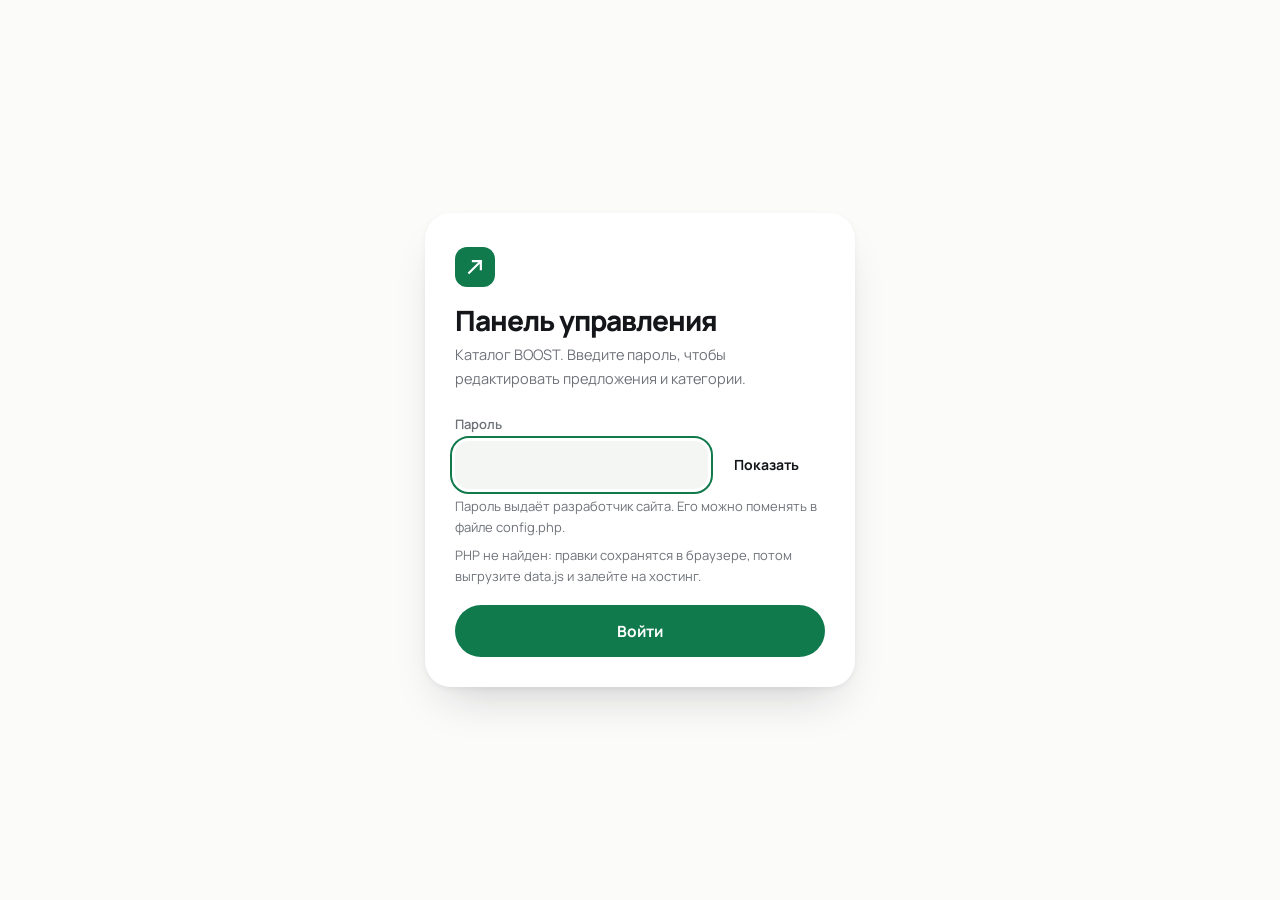
==== admin.html @ ef826617 "Переделал в минимализм: убрал всю разлиновку - ни рамок, ни линеек, ни пунктиров: воздух, скругления" ====
<!DOCTYPE html>
<html lang="ru">
<head>
<meta charset="utf-8">
<meta name="viewport" content="width=device-width, initial-scale=1">
<meta name="robots" content="noindex, nofollow">
<title>Вход в панель управления — BOOST</title>
<link rel="icon" href="data:image/svg+xml,<svg xmlns='http://www.w3.org/2000/svg' viewBox='0 0 32 32'><rect width='32' height='32' fill='%23101114'/><path d='M9 21L21 9M21 9h-8.5M21 9v8.5' stroke='%23e4472a' stroke-width='3' fill='none'/></svg>">
<link rel="preconnect" href="https://fonts.googleapis.com">
<link rel="preconnect" href="https://fonts.gstatic.com" crossorigin>
<link rel="stylesheet"
      href="https://fonts.googleapis.com/css2?family=Manrope:wght@400;500;700;800&family=JetBrains+Mono:wght@400;500&display=swap">
<link rel="stylesheet" href="assets/style.css?v=3">
<link rel="stylesheet" href="assets/admin.css?v=3">
</head>
<body class="admin">

<!-- ————————————— ВХОД ————————————— -->
<div id="login-view" class="login-wrap">
  <div class="login">
    <span class="login__mark" aria-hidden="true">
      <svg viewBox="0 0 24 24" width="20" height="20" focusable="false" aria-hidden="true">
        <path d="M5 19L19 5M19 5h-9.5M19 5v9.5" stroke="currentColor" stroke-width="2.6" fill="none" stroke-linecap="square"/>
      </svg>
    </span>

    <h1>Панель управления</h1>
    <p class="login__sub">Каталог BOOST. Введите пароль, чтобы редактировать предложения и категории.</p>

    <form id="login-form" novalidate>
      <div class="field-row">
        <label for="pwd">Пароль</label>
        <div class="pwd-wrap">
          <input id="pwd" name="password" type="password" autocomplete="current-password" required
                 autocapitalize="off" spellcheck="false" aria-describedby="pwd-hint">
          <button class="btn btn--small" type="button" id="pwd-toggle" aria-pressed="false" aria-controls="pwd">
            Показать<span class="visually-hidden"> пароль</span>
          </button>
        </div>
        <p class="hint" id="pwd-hint">Пароль выдаёт разработчик сайта. Его можно поменять в файле config.php.</p>
        <p class="hint" id="mode-note" hidden></p>
      </div>

      <button class="btn btn--primary btn--block" type="submit">Войти</button>

      <div id="login-alert" role="alert" aria-atomic="true">
        <div class="alert__body" hidden>
          <p id="login-alert-text"></p>
        </div>
      </div>
    </form>
  </div>
</div>

<!-- ————————————— РАБОЧАЯ ОБЛАСТЬ ————————————— -->
<div id="app-view" hidden>

  <header class="admin-head">
    <div class="wrap admin-head__in">
      <span class="brand__mark" aria-hidden="true">
        <svg viewBox="0 0 24 24" width="18" height="18" focusable="false" aria-hidden="true">
          <path d="M5 19L19 5M19 5h-9.5M19 5v9.5" stroke="currentColor" stroke-width="2.6" fill="none" stroke-linecap="square"/>
        </svg>
      </span>
      <p class="admin-head__title">BOOST</p>
      <p class="admin-head__sub">панель управления</p>
      <div class="admin-head__actions">
        <a class="btn btn--onDark btn--small" href="index.html" target="_blank" rel="noopener">
          Открыть сайт<span class="visually-hidden"> (в новой вкладке)</span>
        </a>
        <button class="btn btn--onDark btn--small" type="button" id="btn-logout">Выйти</button>
      </div>
    </div>
  </header>

  <main class="admin-main" id="admin-main" tabindex="-1">
    <div class="wrap">

      <div class="admin-bar">
        <h1 id="admin-h1" tabindex="-1">Каталог</h1>
        <p id="rows-count">28 позиций</p>
        <span class="admin-bar__spacer"></span>
        <p class="saved-mark" id="saved-mark"></p>
        <button class="btn btn--primary" type="button" id="btn-save">Сохранить и опубликовать</button>
      </div>

      <div class="howto">
        <h2>Как это работает</h2>
        <ol>
          <li>Меняете тексты, ссылки и категории ниже, жмёте <strong>«Сохранить и опубликовать»</strong> — правки сразу видны посетителям.</li>
          <li><strong>«Резервная копия»</strong> скачивает каталог себе на компьютер, <strong>«Выгрузить data.js»</strong> — файл для ручной заливки на хостинг.</li>
          <li>Если панель открыта не с сайта, а файлом с диска, правки сохраняются только внутри браузера — тогда выгрузите <code>data.js</code> и залейте его сами.</li>
        </ol>
      </div>

      <div id="admin-alert" role="alert" aria-atomic="true">
        <div class="alert__body" hidden>
          <p id="admin-alert-text"></p>
          <button class="btn btn--small" type="button" id="admin-alert-close">Закрыть</button>
        </div>
      </div>

      <!-- ——— категории ——— -->
      <section aria-labelledby="cats-heading">
        <div class="admin-bar">
          <h2 id="cats-heading">Категории</h2>
          <span class="admin-bar__spacer"></span>
          <button class="btn btn--small" type="button" id="btn-add-cat">+ Добавить категорию</button>
        </div>
        <p class="hint" style="margin-top:12px">
          Порядок категорий здесь = порядок кнопок фильтра на сайте.
          Пустая категория на сайте не показывается. Удалить можно только категорию без предложений.
        </p>
        <div class="cats" id="cats"></div>
      </section>

      <!-- ——— предложения ——— -->
      <section aria-labelledby="offers-heading">
        <div class="admin-bar">
          <h2 id="offers-heading" tabindex="-1">Предложения</h2>
          <span class="admin-bar__spacer"></span>
          <button class="btn btn--small" type="button" id="btn-add">+ Добавить предложение</button>
        </div>
        <div class="rows" id="rows"></div>
      </section>

      <!-- ——— файлы ——— -->
      <section aria-labelledby="files-heading">
        <div class="admin-bar" style="margin-top:26px">
          <h2 id="files-heading">Файлы и резервные копии</h2>
        </div>
        <div class="admin-bar" style="border-bottom:0">
          <button class="btn btn--small" type="button" id="btn-export-js">Выгрузить data.js</button>
          <button class="btn btn--small" type="button" id="btn-export-json">Резервная копия (JSON)</button>
          <span style="display:inline-flex;align-items:center;gap:10px">
            <label class="btn btn--small" for="import-file">Загрузить копию</label>
            <input class="visually-hidden" type="file" id="import-file" accept="application/json,.json">
          </span>
          <span class="admin-bar__spacer"></span>
          <button class="btn btn--small btn--danger" type="button" id="btn-reset">Вернуть каталог из файла</button>
        </div>
      </section>

    </div>
  </main>
</div>

<div id="toast" class="toast" hidden></div>
<div id="sr-status" role="status" aria-live="polite" aria-atomic="true" class="visually-hidden"></div>

<dialog id="confirm-dialog" role="alertdialog" aria-modal="true"
        aria-labelledby="confirm-title" aria-describedby="confirm-text">
  <h2 id="confirm-title">Удалить предложение?</h2>
  <p id="confirm-text">Позиция исчезнет из списка.</p>
  <form method="dialog" class="dialog__actions">
    <button class="btn" type="submit" value="cancel" id="confirm-cancel">Отмена</button>
    <button class="btn btn--danger" type="submit" value="ok" id="confirm-ok">Удалить</button>
  </form>
</dialog>

<script src="data.js?v=3"></script>
<script src="assets/admin.js?v=3"></script>
</body>
</html>
---- assets/style.css ----
/* ————————————————————————————————————————————————
   BOOST — витрина финансовых продуктов
   Минимализм: воздух, скругления, мягкие тени.
   Никаких рамок, линеек и пунктиров — цвет и отступы
   вместо разлиновки.
   Контраст: текст 8:1, приглушённый 4.9:1,
   зелёный 5.4:1 в обе стороны (и текстом, и заливкой).
   ———————————————————————————————————————————————— */

:root {
  --bg:         #fbfbfa;
  --surface:    #ffffff;
  --surface-2:  #f4f6f4;
  --mint:       #eef6f1;
  --dark:       #14161a;
  --dark-2:     #1e2126;

  --ink:        #14161a;
  --text:       #4a4e55;
  --muted:      #6e7278;

  --green:      #117a4d;
  --green-dark: #0d6440;
  --green-soft: #e4f2ea;

  --sh-1: 0 1px 2px rgba(20, 22, 26, .04), 0 8px 24px -12px rgba(20, 22, 26, .12);
  --sh-2: 0 2px 6px rgba(20, 22, 26, .05), 0 24px 48px -20px rgba(20, 22, 26, .22);

  --r:    22px;
  --r-sm: 14px;

  --bar-h: 74px;
  --wrap: 1200px;

  --sans: "Manrope", -apple-system, BlinkMacSystemFont, "Segoe UI", Roboto, Arial, sans-serif;
}

* { box-sizing: border-box; }
[hidden] { display: none !important; }

html { scroll-behavior: smooth; }

body {
  margin: 0;
  background: var(--bg);
  color: var(--text);
  font-family: var(--sans);
  font-size: 16px;
  line-height: 1.6;
  -webkit-font-smoothing: antialiased;
  text-rendering: optimizeLegibility;
}

img, svg { max-width: 100%; }
h1, h2, h3 { margin: 0; color: var(--ink); font-weight: 800; letter-spacing: -.03em; line-height: 1.1; }
p { margin: 0; }
ul, ol, dl, dd { margin: 0; padding: 0; }
li { list-style: none; }

.wrap { width: 100%; max-width: var(--wrap); margin: 0 auto; padding: 0 24px; }
.muted { color: var(--muted); font-size: 15px; }
.accent { color: var(--green); }

.visually-hidden {
  position: absolute !important;
  width: 1px; height: 1px;
  margin: -1px; padding: 0;
  overflow: hidden;
  clip: rect(0 0 0 0);
  clip-path: inset(50%);
  white-space: nowrap;
  border: 0;
}

:focus-visible {
  outline: 2px solid var(--green);
  outline-offset: 3px;
  border-radius: 6px;
}
.pick :focus-visible, .site-foot :focus-visible { outline-color: #fff; }

.skip-link {
  position: absolute;
  left: 16px; top: -60px;
  z-index: 100;
  background: var(--ink);
  color: #fff;
  padding: 12px 18px;
  border-radius: var(--r-sm);
  font-weight: 700;
  text-decoration: none;
  transition: top .15s ease;
}
.skip-link:focus { top: 14px; }

/* ————————————— шапка ————————————— */

.site-head { background: var(--bg); }
.site-head__in { display: flex; align-items: center; gap: 28px; min-height: 80px; }

.brand {
  display: inline-flex;
  align-items: center;
  gap: 10px;
  margin-right: auto;
  text-decoration: none;
  color: var(--ink);
}
.brand__mark {
  display: inline-grid;
  place-items: center;
  width: 30px; height: 30px;
  border-radius: 9px;
  background: var(--green);
  color: #fff;
  flex: none;
}
.brand__name { font-size: 20px; font-weight: 800; letter-spacing: -.03em; }

.mainnav ul { display: flex; gap: 30px; }
.mainnav a {
  color: var(--text);
  text-decoration: none;
  font-weight: 500;
  font-size: 15px;
}
.mainnav a:hover { color: var(--ink); }

@media (max-width: 900px) { .mainnav, .head-cta { display: none; } }

/* ————————————— кнопки и пилюли ————————————— */

.btn {
  display: inline-flex;
  align-items: center;
  justify-content: center;
  gap: 8px;
  min-height: 52px;
  padding: 14px 26px;
  border: 0;
  border-radius: 999px;
  background: transparent;
  color: var(--ink);
  font: inherit;
  font-weight: 700;
  font-size: 15.5px;
  text-decoration: none;
  cursor: pointer;
  transition: background-color .18s ease, transform .18s ease, box-shadow .18s ease, color .18s ease;
}
.btn--sm { min-height: 42px; padding: 10px 20px; font-size: 14.5px; }
.btn--primary { background: var(--green); color: #fff; }
.btn--primary:hover { background: var(--green-dark); transform: translateY(-1px); }
.btn--quiet { background: var(--surface-2); color: var(--ink); }
.btn--quiet:hover { background: #e8ebe8; }
.btn--light { background: #fff; color: var(--ink); }
.btn--light:hover { background: var(--green-soft); }
.btn--block { width: 100%; }

.pill {
  display: inline-flex;
  align-items: center;
  gap: 9px;
  padding: 7px 15px 7px 12px;
  border-radius: 999px;
  font-size: 14px;
  font-weight: 600;
}
.pill--soft { background: var(--green-soft); color: var(--green-dark); }
.pill__dot { width: 7px; height: 7px; border-radius: 50%; background: var(--green); flex: none; }

/* ————————————— герой ————————————— */

.hero { padding: 34px 0 68px; }
.hero__in {
  display: grid;
  grid-template-columns: minmax(0, 1.15fr) minmax(0, .85fr);
  align-items: center;
  gap: 40px;
}
@media (max-width: 980px) {
  .hero { padding: 18px 0 44px; }
  .hero__in { grid-template-columns: 1fr; gap: 28px; }
  .hero__art { display: none; }
}

.hero__title {
  font-size: clamp(38px, 5.4vw, 66px);
  letter-spacing: -.04em;
  line-height: 1.04;
  margin: 22px 0 20px;
}
.hero__lead { max-width: 52ch; font-size: 17px; margin-bottom: 30px; }
.hero__actions { display: flex; flex-wrap: wrap; gap: 12px; }

.hero__stats {
  display: grid;
  grid-template-columns: repeat(4, minmax(0, auto));
  gap: 34px;
  margin-top: 44px;
  justify-content: start;
}
@media (max-width: 620px) { .hero__stats { grid-template-columns: repeat(2, minmax(0, 1fr)); gap: 22px; } }
.hero__stats dt { color: var(--muted); font-size: 13.5px; margin-bottom: 2px; }
.num {
  font-size: 34px;
  font-weight: 800;
  color: var(--ink);
  letter-spacing: -.04em;
  line-height: 1.1;
  font-variant-numeric: tabular-nums;
}
.num--word { font-size: 24px; }

/* декоративная витрина в герое */
.hero__art { position: relative; height: 400px; }
.orb { position: absolute; border-radius: 50%; filter: blur(42px); }
.orb--1 { width: 300px; height: 300px; right: 2%;  top: 0;     background: rgba(17, 122, 77, .22); }
.orb--2 { width: 230px; height: 230px; left: 2%;   bottom: 2%; background: rgba(120, 190, 155, .26); }

.mock {
  position: absolute;
  border-radius: 22px;
  background: var(--surface);
  box-shadow: var(--sh-2);
  padding: 20px;
  display: grid;
  gap: 12px;
}
.mock--front { right: 0;   top: 6%;    width: 300px; z-index: 2; }
.mock--back  { left: 0;    bottom: 4%; width: 244px; opacity: .97; transform: rotate(-3deg); }
@media (max-width: 1180px) {
  .mock--front { width: 268px; }
  .mock--back  { width: 214px; bottom: 0; }
}

.mock__row { display: flex; align-items: center; gap: 11px; }
.mock__logo {
  width: 38px; height: 38px;
  flex: none;
  display: grid;
  place-items: center;
  border-radius: 12px;
  background: var(--surface-2);
}
.mock__name { display: grid; font-size: 15.5px; font-weight: 800; color: var(--ink); letter-spacing: -.02em; }
.mock__name em { font-style: normal; font-size: 12.5px; font-weight: 500; color: var(--muted); }
.mock__badge {
  margin-left: auto;
  padding: 3px 10px;
  border-radius: 999px;
  background: var(--green-soft);
  color: var(--green-dark);
  font-size: 12px;
  font-weight: 700;
}
.mock__line { display: flex; align-items: baseline; gap: 10px; font-size: 12.5px; color: var(--muted); }
.mock__line b { margin-left: auto; font-size: 13.5px; color: var(--ink); }
.mock__btn {
  margin-top: 4px;
  padding: 11px;
  border-radius: 999px;
  background: var(--green);
  color: #fff;
  font-size: 14px;
  font-weight: 700;
  text-align: center;
}
.mock__chip {
  position: absolute;
  left: 12%; top: 6%;
  z-index: 3;
  padding: 9px 16px;
  border-radius: 999px;
  background: var(--ink);
  color: #fff;
  font-size: 13px;
  font-weight: 600;
  box-shadow: var(--sh-2);
}

/* ————————————— заголовки секций ————————————— */

section { scroll-margin-top: calc(var(--bar-h) + 16px); }
h2[id] { scroll-margin-top: calc(var(--bar-h) + 22px); }

.sec-head {
  display: flex;
  align-items: baseline;
  justify-content: space-between;
  gap: 18px;
  flex-wrap: wrap;
  margin-bottom: 24px;
}
.sec-head h2 { font-size: clamp(26px, 3.1vw, 38px); }

/* ————————————— плитки категорий ————————————— */

.cats-strip { padding: 26px 0 46px; }
.cat-tiles { display: grid; grid-template-columns: repeat(5, minmax(0, 1fr)); gap: 14px; }
@media (max-width: 1040px) { .cat-tiles { grid-template-columns: repeat(3, minmax(0, 1fr)); } }
@media (max-width: 620px)  { .cat-tiles { grid-template-columns: repeat(2, minmax(0, 1fr)); } }

.cat-tile {
  display: flex;
  flex-direction: column;
  gap: 4px;
  width: 100%;
  min-height: 152px;
  padding: 20px;
  border: 0;
  border-radius: var(--r);
  background: var(--mint);
  color: var(--ink);
  font: inherit;
  text-align: left;
  cursor: pointer;
  transition: transform .2s ease, box-shadow .2s ease;
}
.cat-tile:hover { transform: translateY(-3px); box-shadow: var(--sh-2); }
.cat-tile__num { font-size: 32px; font-weight: 800; letter-spacing: -.045em; line-height: 1.1; }
.cat-tile__word { font-size: 13px; color: var(--muted); }
/* справа снизу висит кружок со стрелкой — оставляем ему место */
.cat-tile__name { margin-top: auto; padding-right: 42px; font-size: 16px; font-weight: 700; letter-spacing: -.02em; }
.cat-tile__go {
  position: absolute;
  right: 18px; bottom: 18px;
  width: 30px; height: 30px;
  display: grid;
  place-items: center;
  border-radius: 50%;
  background: rgba(255,255,255,.75);
  color: var(--green-dark);
  font-size: 14px;
}
.cat-tile-wrap { position: relative; display: flex; }

/* ————————————— подбор ————————————— */

.pick { padding: 20px 0 60px; }
.pick__box {
  background: var(--dark);
  color: #e8eaec;
  border-radius: 30px;
  padding: 44px;
}
@media (max-width: 700px) { .pick__box { padding: 28px 20px; border-radius: 24px; } }

.pick__intro { max-width: 62ch; margin-bottom: 30px; }
.pick__intro h2 { color: #fff; font-size: clamp(25px, 3vw, 36px); margin-bottom: 12px; }
.pick__intro p { color: #a9aeb4; }

.quiz__grid { display: grid; grid-template-columns: repeat(3, minmax(0, 1fr)); gap: 14px; }
@media (max-width: 860px) { .quiz__grid { grid-template-columns: 1fr; } }

.quiz__step {
  border: 0;
  margin: 0;
  padding: 22px;
  border-radius: var(--r);
  background: var(--dark-2);
}
.quiz__step legend {
  padding: 0;
  margin-bottom: 14px;
  color: #fff;
  font-size: 17px;
  font-weight: 700;
  letter-spacing: -.02em;
}

.opts { display: grid; gap: 8px; }
.opt {
  display: flex;
  align-items: center;
  gap: 11px;
  min-height: 46px;
  padding: 9px 15px;
  border-radius: 999px;
  background: rgba(255, 255, 255, .07);
  color: #d7dade;
  font-size: 14.5px;
  cursor: pointer;
  transition: background-color .15s ease, color .15s ease;
}
.opt:hover { background: rgba(255, 255, 255, .13); color: #fff; }
.opt input {
  appearance: none;
  -webkit-appearance: none;
  width: 17px; height: 17px;
  margin: 0;
  border-radius: 50%;
  background: rgba(255,255,255,.16);
  flex: none;
  display: grid;
  place-items: center;
  transition: background-color .15s ease;
}
.opt input::after { content: ""; width: 7px; height: 7px; border-radius: 50%; background: var(--dark); transform: scale(0); }
.opt input:checked { background: #fff; }
.opt input:checked::after { transform: scale(1); }
.opt:has(input:checked) { background: var(--green); color: #fff; }
.opt:has(input:focus-visible) { outline: 2px solid #fff; outline-offset: 3px; }

.quiz__hint { margin-top: 12px; font-size: 13px; color: #8f959b; }
.quiz__foot { display: flex; align-items: center; flex-wrap: wrap; gap: 18px; margin-top: 24px; }
.quiz__note { color: #8f959b; font-size: 14px; }

/* ————————————— фильтр ————————————— */

.filterbar {
  position: sticky;
  top: 0;
  z-index: 30;
  display: block;
  background: rgba(251, 251, 250, .82);
  backdrop-filter: blur(14px);
}
.filterbar__in {
  display: flex;
  align-items: center;
  gap: 12px;
  min-height: var(--bar-h);
  padding-top: 12px;
  padding-bottom: 12px;
  flex-wrap: wrap;
}

.field { position: relative; flex: none; width: 250px; }
.field__icon {
  position: absolute;
  left: 16px; top: 50%;
  transform: translateY(-50%);
  color: var(--muted);
  display: inline-flex;
  pointer-events: none;
}
.field input {
  width: 100%;
  min-height: 46px;
  padding: 10px 16px 10px 42px;
  border: 0;
  border-radius: 999px;
  background: var(--surface-2);
  font: inherit;
  font-size: 15px;
  color: var(--ink);
}
.field input::placeholder { color: var(--muted); }
.field input:hover { background: #e9ece9; }

.chips { display: flex; flex-wrap: wrap; gap: 8px; border: 0; margin: 0; padding: 0; min-width: 0; }
.chip {
  position: relative;
  display: inline-flex;
  align-items: center;
  gap: 8px;
  min-height: 40px;
  padding: 8px 16px;
  border-radius: 999px;
  background: var(--surface-2);
  color: var(--ink);
  font-size: 14.5px;
  font-weight: 600;
  cursor: pointer;
  white-space: nowrap;
  transition: background-color .15s ease, color .15s ease;
}
.chip__mark { width: 8px; height: 8px; border-radius: 50%; background: var(--green); flex: none; }
.chip__count { color: var(--muted); font-size: 13px; font-weight: 500; }
.chip:hover { background: #e9ece9; }
.chips__input:checked + .chip { background: var(--ink); color: #fff; }
.chips__input:checked + .chip .chip__count { color: #a9aeb4; }
.chips__input:focus-visible + .chip { outline: 2px solid var(--green); outline-offset: 3px; }

.sortbox { display: inline-flex; align-items: center; gap: 10px; margin-left: auto; }
.sortbox label { font-size: 14px; color: var(--muted); white-space: nowrap; }
.sortbox select {
  min-height: 46px;
  padding: 10px 14px;
  border: 0;
  border-radius: 999px;
  background: var(--surface-2);
  color: var(--ink);
  font: inherit;
  font-size: 14.5px;
  font-weight: 600;
  cursor: pointer;
}
@media (max-width: 760px) {
  :root { --bar-h: 180px; }
  .field { width: 100%; }
  .sortbox { margin-left: 0; width: 100%; }
  .sortbox select { flex: 1; }
  .chips { width: 100%; overflow-x: auto; flex-wrap: nowrap; padding-bottom: 2px; }
}

/* ————————————— каталог ————————————— */

.catalog { padding: 14px 0 64px; }
.offers { display: grid; grid-template-columns: repeat(auto-fill, minmax(330px, 1fr)); gap: 16px; }
@media (max-width: 720px) { .offers { grid-template-columns: 1fr; } }

.offer { display: flex; }
.card {
  position: relative;
  display: flex;
  flex-direction: column;
  width: 100%;
  padding: 24px;
  border-radius: var(--r);
  background: var(--surface);
  box-shadow: var(--sh-1);
  transition: transform .2s ease, box-shadow .2s ease;
}
.card:hover { transform: translateY(-3px); box-shadow: var(--sh-2); }

.card__body { display: flex; flex-direction: column; flex: 1; }
.card__top { display: flex; align-items: center; gap: 10px; margin-bottom: 16px; }
.card__cat { display: inline-flex; align-items: center; gap: 8px; font-size: 13.5px; color: var(--muted); }
.card__dot { width: 8px; height: 8px; border-radius: 50%; background: var(--green-soft); flex: none; }
.card__badge {
  margin-left: auto;
  padding: 5px 12px;
  border-radius: 999px;
  background: var(--green-soft);
  color: var(--green-dark);
  font-size: 12.5px;
  font-weight: 700;
  white-space: nowrap;
}

.card__id { display: flex; align-items: center; gap: 14px; margin-bottom: 14px; }
.card__logo {
  width: 48px; height: 48px;
  flex: none;
  display: grid;
  place-items: center;
  border-radius: 14px;
  background: var(--surface-2);
  overflow: hidden;
}
.card__logo img { width: 30px; height: 30px; object-fit: contain; }
.card__logo--letter { font-size: 20px; font-weight: 800; color: var(--green-dark); background: var(--green-soft); }
.card__brand { font-size: 21px; letter-spacing: -.03em; }
.card__title { display: block; margin-top: 3px; font-size: 14px; font-weight: 500; letter-spacing: 0; color: var(--muted); }
.card__desc { font-size: 14.5px; color: var(--text); margin-bottom: 18px; }

.specs { display: grid; gap: 9px; margin-bottom: 22px; }
.spec { display: flex; align-items: baseline; gap: 12px; }
.spec dt { font-size: 13.5px; color: var(--muted); }
.spec dd { margin-left: auto; text-align: right; font-size: 15px; font-weight: 700; color: var(--ink); }

.card__foot { margin-top: auto; display: grid; gap: 10px; justify-items: center; }
.card__cta { width: 100%; }
/* вся карточка кликабельна, но ссылка в ней по-прежнему одна */
.card__cta::after { content: ""; position: absolute; inset: 0; border-radius: var(--r); }
.card__note { font-size: 12.5px; color: var(--muted); }

.empty {
  display: grid;
  gap: 16px;
  justify-items: center;
  padding: 46px 24px;
  border-radius: var(--r);
  background: var(--surface);
  box-shadow: var(--sh-1);
  text-align: center;
}

.affiliate-note { margin-top: 28px; font-size: 13px; color: var(--muted); max-width: 78ch; }

/* ————————————— как оформить ————————————— */

.how { padding: 60px 0; }
.steps { counter-reset: step; display: grid; grid-template-columns: repeat(3, minmax(0, 1fr)); gap: 16px; }
@media (max-width: 860px) { .steps { grid-template-columns: 1fr; } }
.steps li {
  counter-increment: step;
  padding: 28px;
  border-radius: var(--r);
  background: var(--surface);
  box-shadow: var(--sh-1);
}
.steps li::before {
  content: counter(step);
  display: grid;
  place-items: center;
  width: 40px; height: 40px;
  margin-bottom: 18px;
  border-radius: 50%;
  background: var(--green-soft);
  color: var(--green-dark);
  font-size: 17px;
  font-weight: 800;
}
.steps h3 { font-size: 19px; margin-bottom: 9px; }
.steps p { font-size: 14.5px; }

/* ————————————— о сервисе ————————————— */

.why { padding: 60px 0; background: var(--mint); }
.why__list { display: grid; grid-template-columns: repeat(auto-fit, minmax(230px, 1fr)); gap: 28px; }
.why__list h3 { font-size: 18px; margin-bottom: 9px; }
.why__list p { font-size: 14.5px; }

/* ————————————— вопросы ————————————— */

.faq { padding: 64px 0 72px; }
.faq__list { display: grid; gap: 10px; max-width: 880px; }
.faq details {
  border-radius: var(--r-sm);
  background: var(--surface);
  box-shadow: var(--sh-1);
}
.faq summary {
  display: flex;
  align-items: center;
  gap: 16px;
  padding: 20px 24px;
  cursor: pointer;
  list-style: none;
  border-radius: var(--r-sm);
}
.faq summary::-webkit-details-marker { display: none; }
.faq summary h3 { font-size: 17px; font-weight: 700; }
.faq summary::after {
  content: "";
  margin-left: auto;
  flex: none;
  width: 10px; height: 10px;
  border-right: 2px solid var(--green);
  border-bottom: 2px solid var(--green);
  transform: rotate(45deg) translate(-2px, -2px);
  transition: transform .2s ease;
}
.faq details[open] summary::after { transform: rotate(-135deg) translate(-2px, -2px); }
.faq__body { padding: 0 24px 22px; max-width: 76ch; }
.faq__body p { font-size: 15px; }

/* ————————————— подвал ————————————— */

.site-foot {
  margin: 0 14px 14px;
  padding: 46px 0 34px;
  border-radius: 30px;
  background: var(--dark);
  color: #9aa0a6;
  font-size: 14px;
}
.foot__top {
  display: flex;
  align-items: center;
  justify-content: space-between;
  gap: 24px;
  flex-wrap: wrap;
  padding-bottom: 30px;
}
.brand--foot .brand__name { color: #fff; }
.brand--foot .brand__mark { background: #fff; color: var(--green); }

.foot__nav ul { display: flex; gap: 26px; flex-wrap: wrap; }
.foot__nav a { color: #c3c8cd; text-decoration: none; }
.foot__nav a:hover { color: #fff; }

.foot__legal { display: grid; gap: 10px; max-width: 92ch; }
.foot__legal p { font-size: 12.5px; line-height: 1.7; color: #9aa0a6; }

.foot__bottom {
  display: flex;
  justify-content: space-between;
  gap: 16px;
  flex-wrap: wrap;
  margin-top: 30px;
  color: #80868c;
  font-size: 13px;
}

/* ————————————— проявление ————————————— */

.js [data-reveal] {
  opacity: 0;
  transform: translateY(18px);
  transition: opacity .55s ease, transform .55s ease;
}
.js [data-reveal].is-in { opacity: 1; transform: none; }

.js .offer, .js .cat-tile-wrap {
  opacity: 0;
  transform: translateY(14px);
  transition: opacity .45s ease, transform .45s ease;
  transition-delay: calc(var(--i, 0) * 45ms);
}
.js .offer.is-in, .js .cat-tile-wrap.is-in { opacity: 1; transform: none; }

/* ————————————— спокойный режим ————————————— */

@media (prefers-reduced-motion: reduce) {
  html { scroll-behavior: auto; }
  *, *::before, *::after {
    animation-duration: .001ms !important;
    animation-iteration-count: 1 !important;
    transition-duration: .001ms !important;
  }
  .js [data-reveal], .js .offer, .js .cat-tile-wrap { opacity: 1; transform: none; }
  .card:hover, .cat-tile:hover, .btn--primary:hover { transform: none; }
}

@media (forced-colors: active) {
  svg { fill: currentColor; }
  .card, .cat-tile, .chip, .opt, .btn, .faq details { border: 1px solid CanvasText; }
  .chips__input:checked + .chip { forced-color-adjust: none; }
}

@media print {
  .filterbar, .quiz, .skip-link, .cats-strip, .hero__art { display: none; }
  .card { break-inside: avoid; box-shadow: none; }
}
---- assets/admin.css ----
/* ————————————————————————————————————————————————
   BOOST — панель управления каталогом.
   Тот же минимализм, что и на сайте: скругления, мягкие
   тени, ноль рамок. Переменные берутся из style.css.
   ———————————————————————————————————————————————— */

body.admin { background: var(--bg); }

/* ————————————— вход ————————————— */

.login-wrap {
  min-height: 100dvh;
  display: grid;
  place-items: center;
  padding: 32px 20px;
}
.login {
  width: 100%;
  max-width: 430px;
  background: var(--surface);
  border-radius: 26px;
  box-shadow: var(--sh-2);
  padding: 34px 30px 30px;
}
.login__mark {
  display: inline-grid;
  place-items: center;
  width: 40px; height: 40px;
  border-radius: 12px;
  background: var(--green);
  color: #fff;
  margin-bottom: 18px;
}
.login h1 { font-size: 28px; letter-spacing: -.035em; margin-bottom: 8px; }
.login__sub { color: var(--muted); font-size: 14.5px; margin-bottom: 24px; }

/* ————————————— поля ————————————— */

.field-row { display: grid; gap: 7px; margin-bottom: 18px; }
.field-row > label {
  font-size: 13px;
  font-weight: 600;
  color: var(--muted);
}
.field-row input,
.field-row select,
.field-row textarea {
  width: 100%;
  min-height: 48px;
  padding: 12px 16px;
  border: 0;
  border-radius: var(--r-sm);
  background: var(--surface-2);
  color: var(--ink);
  font: inherit;
  font-size: 15px;
}
.field-row input:hover,
.field-row select:hover,
.field-row textarea:hover { background: #e9ece9; }
.field-row textarea { min-height: 104px; resize: vertical; line-height: 1.55; }
.field-row input[aria-invalid="true"] { box-shadow: inset 0 0 0 2px #b3341c; }

.pwd-wrap { display: flex; gap: 8px; }
.pwd-wrap input { flex: 1; }

.hint { font-size: 13px; color: var(--muted); }

.btn--small { min-height: 40px; padding: 9px 18px; font-size: 14px; }
.btn--danger { background: #fdecea; color: #a52f18; }
.btn--danger:hover { background: #a52f18; color: #fff; }
.btn--onDark { background: rgba(255,255,255,.12); color: #fff; }
.btn--onDark:hover { background: #fff; color: var(--ink); }

/* ————————————— сообщения ————————————— */

.alert__body {
  display: flex;
  align-items: center;
  gap: 14px;
  flex-wrap: wrap;
  margin-top: 16px;
  padding: 14px 18px;
  border-radius: var(--r-sm);
  background: #fdecea;
  color: #7d2413;
  font-size: 14.5px;
}
.alert__body p { flex: 1; min-width: 200px; }

.toast {
  position: fixed;
  left: 50%; bottom: 26px;
  transform: translateX(-50%);
  z-index: 60;
  padding: 14px 22px;
  border-radius: 999px;
  background: var(--dark);
  color: #fff;
  font-size: 14.5px;
  font-weight: 600;
  max-width: min(560px, calc(100vw - 32px));
  box-shadow: var(--sh-2);
}

/* ————————————— каркас ————————————— */

.admin-head {
  position: sticky;
  top: 0;
  z-index: 40;
  background: var(--dark);
  color: #fff;
}
.admin-head__in { display: flex; align-items: center; gap: 12px; min-height: 64px; }
.admin-head .brand__mark { background: #fff; color: var(--green); }
.admin-head__title { font-weight: 800; font-size: 18px; letter-spacing: -.03em; }
.admin-head__sub { font-size: 13px; color: #9aa0a6; }
.admin-head__actions { margin-left: auto; display: flex; gap: 8px; }

.admin-main { padding: 28px 0 100px; }

.admin-bar {
  display: flex;
  align-items: center;
  gap: 12px;
  flex-wrap: wrap;
  padding: 18px 0 14px;
}
.admin-bar h1 { font-size: 30px; letter-spacing: -.035em; }
.admin-bar h2 { font-size: 22px; letter-spacing: -.03em; }
.admin-bar__spacer { flex: 1; }
.saved-mark { font-size: 13px; color: var(--muted); }
#rows-count { color: var(--muted); font-size: 14px; }

.howto {
  border-radius: var(--r);
  background: var(--mint);
  padding: 20px 24px;
  margin: 10px 0 22px;
  font-size: 14.5px;
}
.howto h2 { font-size: 17px; margin-bottom: 10px; }
.howto ol { padding-left: 20px; display: grid; gap: 6px; }
.howto li { list-style: decimal; color: var(--text); }
.howto code {
  padding: 2px 7px;
  border-radius: 6px;
  background: rgba(20,22,26,.06);
  font-family: ui-monospace, SFMono-Regular, Menlo, Consolas, monospace;
  font-size: 13px;
}

/* ————————————— категории ————————————— */

.cats { display: grid; gap: 10px; margin: 14px 0 8px; }
.cat-row {
  display: flex;
  align-items: center;
  gap: 12px;
  flex-wrap: wrap;
  padding: 14px 16px;
  border-radius: var(--r-sm);
  background: var(--surface);
  box-shadow: var(--sh-1);
}
.cat-row input[type="text"] {
  flex: 1;
  min-width: 180px;
  min-height: 42px;
  padding: 9px 14px;
  border: 0;
  border-radius: 999px;
  background: var(--surface-2);
  color: var(--ink);
  font: inherit;
  font-size: 15px;
}
.cat-row .cat-color {
  flex: none;
  width: 46px;
  min-width: 46px;
  height: 42px;
  padding: 4px;
  border: 0;
  border-radius: 12px;
  background: var(--surface-2);
  cursor: pointer;
}
.cat-row .cat-id { font-size: 12.5px; color: var(--muted); white-space: nowrap; }
.cat-row .cat-use { font-size: 13px; color: var(--muted); white-space: nowrap; }
.cat-row__tools { display: flex; gap: 8px; margin-left: auto; }

/* ————————————— строки каталога ————————————— */

.rows { display: grid; gap: 14px; margin-top: 14px; }

.row {
  border: 0;
  border-radius: var(--r);
  background: var(--surface);
  box-shadow: var(--sh-1);
  padding: 0 24px 24px;
  margin: 0;
}
.row legend { width: 100%; padding: 0; }
.row__head {
  display: flex;
  align-items: center;
  gap: 14px;
  flex-wrap: wrap;
  width: 100%;
  padding: 20px 0 18px;
}
.row__num { font-size: 13px; color: var(--muted); }
.row__head h3 { font-size: 19px; letter-spacing: -.03em; }
.row__tools { display: flex; gap: 8px; margin-left: auto; }

.row__grid { display: grid; grid-template-columns: repeat(2, minmax(0, 1fr)); gap: 14px 18px; }
@media (max-width: 760px) { .row__grid { grid-template-columns: 1fr; } }
.row__grid .field-row { margin-bottom: 0; }
.span2 { grid-column: 1 / -1; }

/* ————————————— диалог ————————————— */

dialog {
  border: 0;
  border-radius: 24px;
  padding: 28px;
  max-width: 470px;
  width: calc(100% - 32px);
  background: var(--surface);
  color: var(--text);
  box-shadow: var(--sh-2);
}
dialog::backdrop { background: rgba(20, 22, 26, .5); }
dialog h2 { font-size: 21px; margin-bottom: 10px; }
dialog p { font-size: 15px; }
.dialog__actions { display: flex; justify-content: flex-end; gap: 10px; margin-top: 26px; }
html:has(dialog[open]) { overflow: hidden; }
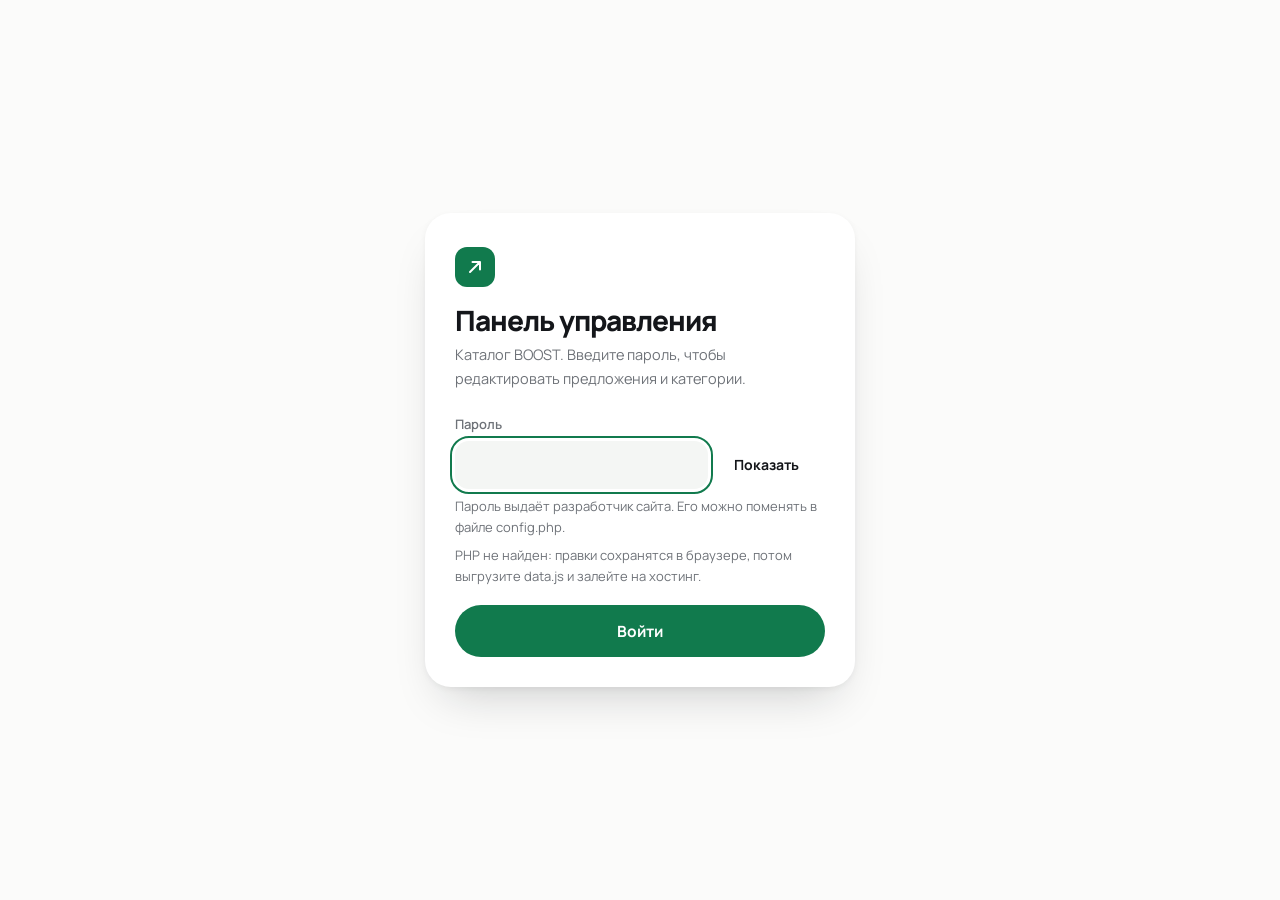
==== commit ab95dd06: "Иконка и шрифт панели — как на сайте Co-Authored-By: Claude Opus 5 <noreply@anthropic.com>" ====
--- a/admin.html
+++ b/admin.html
@@ -5,11 +5,11 @@
 <meta name="viewport" content="width=device-width, initial-scale=1">
 <meta name="robots" content="noindex, nofollow">
 <title>Вход в панель управления — BOOST</title>
-<link rel="icon" href="data:image/svg+xml,<svg xmlns='http://www.w3.org/2000/svg' viewBox='0 0 32 32'><rect width='32' height='32' fill='%23101114'/><path d='M9 21L21 9M21 9h-8.5M21 9v8.5' stroke='%23e4472a' stroke-width='3' fill='none'/></svg>">
+<link rel="icon" href="data:image/svg+xml,<svg xmlns='http://www.w3.org/2000/svg' viewBox='0 0 32 32'><rect width='32' height='32' rx='8' fill='%23117a4d'/><path d='M10 21L21 10M21 10h-8M21 10v8' stroke='%23fff' stroke-width='2.6' fill='none' stroke-linecap='round' stroke-linejoin='round'/></svg>">
 <link rel="preconnect" href="https://fonts.googleapis.com">
 <link rel="preconnect" href="https://fonts.gstatic.com" crossorigin>
 <link rel="stylesheet"
-      href="https://fonts.googleapis.com/css2?family=Manrope:wght@400;500;700;800&family=JetBrains+Mono:wght@400;500&display=swap">
+      href="https://fonts.googleapis.com/css2?family=Manrope:wght@400;500;600;700;800&display=swap">
 <link rel="stylesheet" href="assets/style.css?v=3">
 <link rel="stylesheet" href="assets/admin.css?v=3">
 </head>
@@ -20,7 +20,7 @@
   <div class="login">
     <span class="login__mark" aria-hidden="true">
       <svg viewBox="0 0 24 24" width="20" height="20" focusable="false" aria-hidden="true">
-        <path d="M5 19L19 5M19 5h-9.5M19 5v9.5" stroke="currentColor" stroke-width="2.6" fill="none" stroke-linecap="square"/>
+        <path d="M6 18L18 6M18 6h-9M18 6v9" stroke="currentColor" stroke-width="2.4" fill="none" stroke-linecap="round" stroke-linejoin="round"/>
       </svg>
     </span>
 
@@ -59,7 +59,7 @@
     <div class="wrap admin-head__in">
       <span class="brand__mark" aria-hidden="true">
         <svg viewBox="0 0 24 24" width="18" height="18" focusable="false" aria-hidden="true">
-          <path d="M5 19L19 5M19 5h-9.5M19 5v9.5" stroke="currentColor" stroke-width="2.6" fill="none" stroke-linecap="square"/>
+          <path d="M6 18L18 6M18 6h-9M18 6v9" stroke="currentColor" stroke-width="2.4" fill="none" stroke-linecap="round" stroke-linejoin="round"/>
         </svg>
       </span>
       <p class="admin-head__title">BOOST</p>
